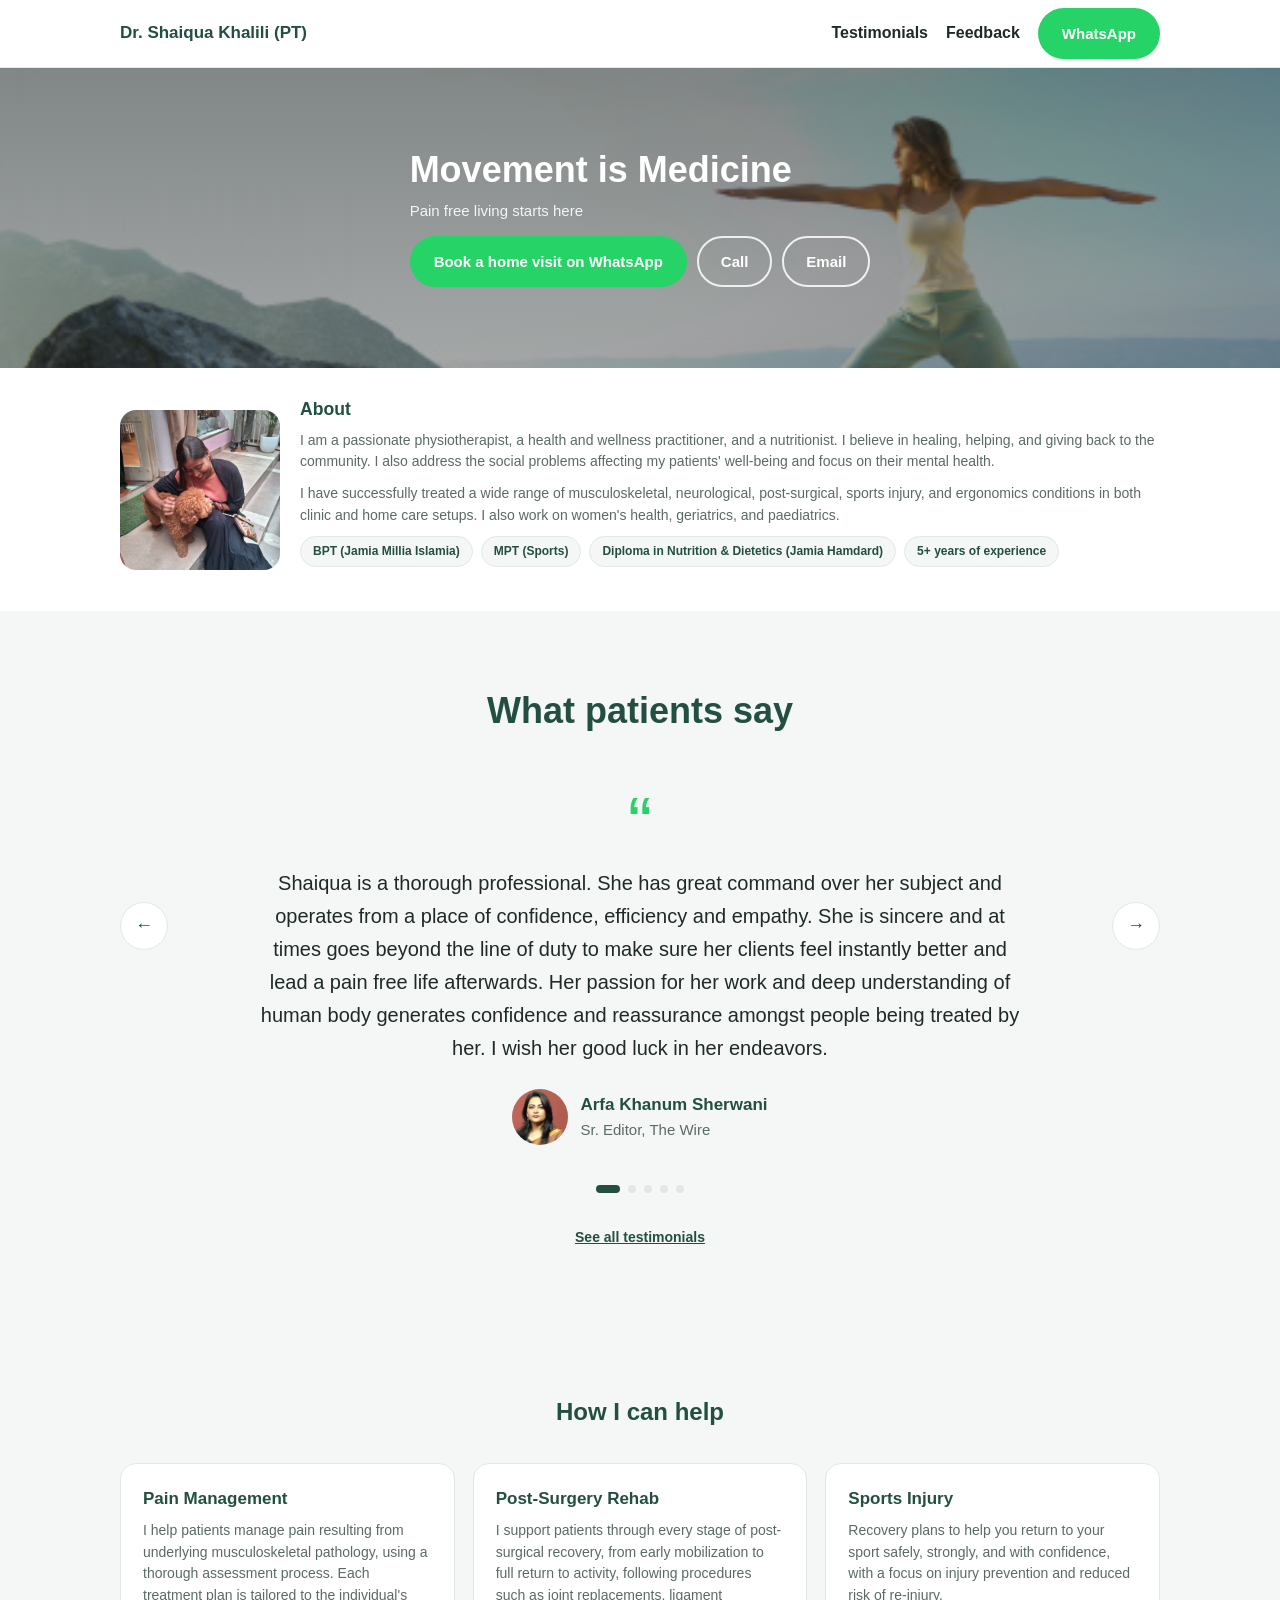
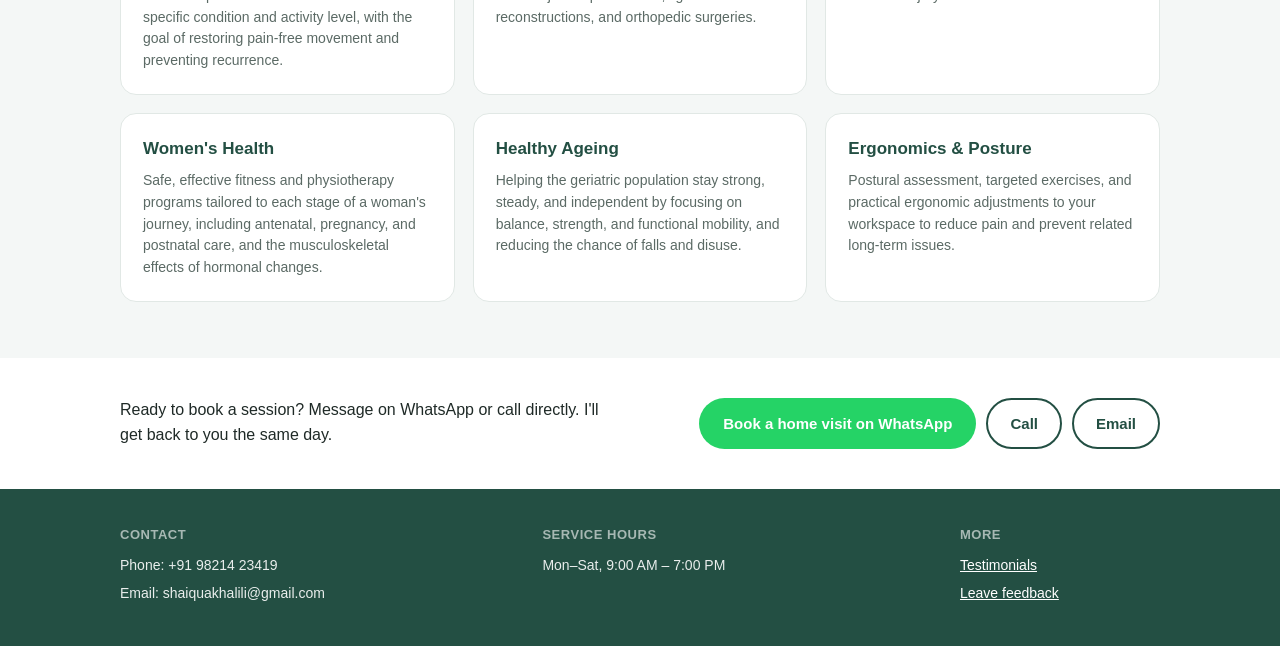
==== index.html @ 1cbf67c7 "Initial commit: physiotherapist website Static site (Home, Feedback, Testimonials) with a Google App" ====
<!doctype html>
<html lang="en">
<head>
  <meta charset="UTF-8" />
  <meta name="viewport" content="width=device-width, initial-scale=1" />
  <title>Home Physiotherapy in Your City | Dr. Shaiqua Khalili (PT)</title>
  <meta
    name="description"
    content="Physiotherapist providing personalized home-visit care in Your City. Book a session on WhatsApp or call directly."
  />

  <!-- Open Graph -->
  <meta property="og:type" content="website" />
  <meta property="og:title" content="Home Physiotherapy in Your City | Dr. Shaiqua Khalili (PT)" />
  <meta
    property="og:description"
    content="Physiotherapist providing personalized home-visit care in Your City. Book a session on WhatsApp or call directly."
  />
  <meta property="og:image" content="/assets/og-image.jpg" />

  <link rel="icon" href="assets/favicon.svg" type="image/svg+xml" />
  <link rel="stylesheet" href="css/styles.css" />

  <!-- TODO(real-content): fill in real business details before publishing. -->
  <script type="application/ld+json">
    {
      "@context": "https://schema.org",
      "@type": "LocalBusiness",
      "name": "Dr. Shaiqua Khalili (PT)",
      "image": "/assets/og-image.jpg",
      "telephone": "+919821423419",
      "areaServed": "Your City",
      "priceRange": "$$"
    }
  </script>
</head>
<body>
  <a class="skip-link" href="#main">Skip to content</a>

  <header class="topbar">
    <div class="container">
      <a class="topbar-brand" href="index.html" id="topbar-brand">Dr. Shaiqua Khalili (PT)</a>
      <nav class="topbar-links" aria-label="Primary">
        <a class="topbar-feedback-link" href="testimonials.html">Testimonials</a>
        <a class="topbar-feedback-link" href="feedback.html">Feedback</a>
        <a
          class="btn btn-whatsapp"
          id="topbar-whatsapp"
          href="#"
          target="_blank"
          rel="noopener"
        >
          WhatsApp
        </a>
      </nav>
    </div>
  </header>

  <main id="main">
    <section class="hero">
      <div class="hero-overlay"></div>
      <div class="container hero-inner">
        <div class="hero-text">
          <h1 id="hero-headline">Movement is Medicine</h1>
          <p class="hero-subhead" id="hero-subhead">
            Pain free living starts here
          </p>
          <div class="hero-ctas">
            <a
              class="btn btn-whatsapp"
              id="hero-whatsapp"
              href="#"
              target="_blank"
              rel="noopener"
            >
              Book a home visit on WhatsApp
            </a>
            <a class="btn btn-call" id="hero-call" href="#"> Call </a>
            <a class="btn btn-call" id="hero-email" href="#"> Email </a>
          </div>
        </div>
      </div>
    </section>

    <section class="about" aria-labelledby="about-heading">
      <div class="container about-grid">
        <img
          class="about-photo"
          src="assets/about-photo.jpg"
          alt="Dr. Shaiqua Khalili smiling with a dog"
          width="480"
          height="480"
        />
        <div>
          <h2 id="about-heading">About</h2>
          <div class="about-text" id="about-text"></div>
          <ul class="credentials-strip" id="credentials-strip"></ul>
        </div>
      </div>
    </section>

    <section class="testimonials-preview" aria-labelledby="testimonials-preview-heading">
      <div class="container">
        <h2 id="testimonials-preview-heading">What patients say</h2>

        <div
          class="testimonial-slider"
          id="testimonial-slider"
          tabindex="0"
          aria-roledescription="carousel"
          aria-label="Patient testimonials"
        >
          <div class="slider-quote-wrap">
            <button
              class="slider-arrow slider-arrow-prev slider-arrow-desktop"
              id="slider-prev-desktop"
              type="button"
              aria-label="Previous testimonial"
            >
              &larr;
            </button>

            <div class="slider-quote-inner">
              <div class="slider-quote-mark" aria-hidden="true">&#8220;</div>
              <blockquote class="slider-quote" id="slider-quote"></blockquote>
            </div>

            <button
              class="slider-arrow slider-arrow-next slider-arrow-desktop"
              id="slider-next-desktop"
              type="button"
              aria-label="Next testimonial"
            >
              &rarr;
            </button>
          </div>

          <div class="slider-byline">
            <img class="slider-avatar" id="slider-avatar" alt="" width="56" height="56" hidden />
            <div>
              <div class="slider-name" id="slider-name"></div>
              <div class="slider-role" id="slider-role"></div>
            </div>
          </div>

          <div class="slider-controls">
            <button
              class="slider-arrow slider-arrow-prev slider-arrow-mobile"
              id="slider-prev-mobile"
              type="button"
              aria-label="Previous testimonial"
            >
              &larr;
            </button>
            <div class="slider-dots" id="slider-dots"></div>
            <button
              class="slider-arrow slider-arrow-next slider-arrow-mobile"
              id="slider-next-mobile"
              type="button"
              aria-label="Next testimonial"
            >
              &rarr;
            </button>
          </div>
        </div>

        <p class="testimonials-preview-more">
          <a href="testimonials.html">See all testimonials</a>
        </p>
      </div>
    </section>

    <section class="services" aria-labelledby="services-heading">
      <div class="container">
        <h2 id="services-heading">How I can help</h2>
        <div class="services-grid" id="services-grid"></div>
      </div>
    </section>

    <section class="final-cta">
      <div class="container final-cta-bar">
        <p class="final-cta-text">
          Ready to book a session? Message on WhatsApp or call directly.
          I'll get back to you the same day.
        </p>
        <div class="hero-ctas final-cta-ctas">
          <a
            class="btn btn-whatsapp"
            id="final-whatsapp"
            href="#"
            target="_blank"
            rel="noopener"
          >
            Book a home visit on WhatsApp
          </a>
          <a class="btn btn-call" id="final-call" href="#"> Call </a>
          <a class="btn btn-call" id="final-email" href="#"> Email </a>
        </div>
      </div>
    </section>
  </main>

  <footer class="site-footer">
    <div class="container footer-grid">
      <div>
        <h3>Contact</h3>
        <p id="footer-phone"></p>
        <p id="footer-email"></p>
      </div>
      <div>
        <h3>Service hours</h3>
        <p id="footer-hours"></p>
      </div>
      <div>
        <h3>More</h3>
        <p><a href="testimonials.html">Testimonials</a></p>
        <p><a href="feedback.html">Leave feedback</a></p>
      </div>
    </div>
  </footer>

  <a
    class="btn btn-whatsapp sticky-whatsapp"
    id="sticky-whatsapp"
    href="#"
    target="_blank"
    rel="noopener"
    aria-label="Book a home visit on WhatsApp"
  >
    WhatsApp
  </a>

  <script src="js/config.js"></script>
  <script src="js/index.js"></script>
</body>
</html>
---- css/styles.css ----
/* ==========================================================================
   Physiotherapist website — shared stylesheet
   Plain, neutral placeholder styling. Swap colors/type/spacing here once
   the final visual design (mocks) is ready — no markup changes needed.
   ========================================================================== */

:root {
  --color-primary: #2f6f5e;
  --color-primary-dark: #234f43;
  --color-whatsapp: #25d366;
  --color-whatsapp-dark: #1ea952;
  --color-text: #1f2a27;
  --color-muted: #5b6a65;
  --color-bg: #ffffff;
  --color-bg-alt: #f4f7f6;
  --color-border: #e1e8e5;
  --color-error: #b3261e;
  --color-error-bg: #fbeceb;
  --color-success: #1e7a4a;
  --color-success-bg: #eaf7ef;

  --radius: 10px;
  --radius-lg: 16px;
  --max-width: 1080px;
  --tap-min: 44px;
  --topbar-h: 64px;

  --font-body: -apple-system, BlinkMacSystemFont, "Segoe UI", Roboto, Helvetica,
    Arial, sans-serif;
}

* {
  box-sizing: border-box;
}

html {
  scroll-behavior: smooth;
}

body {
  margin: 0;
  font-family: var(--font-body);
  color: var(--color-text);
  background: var(--color-bg);
  line-height: 1.55;
  font-size: 16px;
  -webkit-font-smoothing: antialiased;
}

img {
  max-width: 100%;
  display: block;
}

a {
  color: inherit;
}

.container {
  max-width: var(--max-width);
  margin: 0 auto;
  padding: 0 20px;
}

.visually-hidden {
  position: absolute;
  width: 1px;
  height: 1px;
  padding: 0;
  margin: -1px;
  overflow: hidden;
  clip: rect(0, 0, 0, 0);
  white-space: nowrap;
  border: 0;
}

.skip-link {
  position: absolute;
  left: 8px;
  top: -48px;
  background: var(--color-primary-dark);
  color: #fff;
  padding: 10px 16px;
  border-radius: var(--radius);
  z-index: 100;
  transition: top 0.15s ease;
}

.skip-link:focus {
  top: 8px;
}

/* -------------------- Buttons -------------------- */

.btn {
  display: inline-flex;
  align-items: center;
  justify-content: center;
  gap: 8px;
  min-height: var(--tap-min);
  padding: 12px 22px;
  border-radius: 999px;
  font-weight: 600;
  font-size: 15px;
  text-decoration: none;
  border: 2px solid transparent;
  cursor: pointer;
  transition: transform 0.08s ease, background 0.15s ease, box-shadow 0.15s ease;
}

.btn:active {
  transform: scale(0.98);
}

.btn-whatsapp {
  background: var(--color-whatsapp);
  color: #fff;
}

.btn-whatsapp:hover {
  background: var(--color-whatsapp-dark);
}

.btn-call {
  background: transparent;
  color: var(--color-primary-dark);
  border-color: var(--color-primary-dark);
}

.btn-call:hover {
  background: var(--color-bg-alt);
}

.btn-block {
  width: 100%;
}

.btn:disabled {
  opacity: 0.6;
  cursor: not-allowed;
  transform: none;
}

/* -------------------- Top bar -------------------- */

.topbar {
  position: sticky;
  top: 0;
  z-index: 50;
  background: rgba(255, 255, 255, 0.95);
  backdrop-filter: saturate(180%) blur(6px);
  border-bottom: 1px solid var(--color-border);
}

.topbar .container {
  display: flex;
  align-items: center;
  justify-content: space-between;
  gap: 12px;
  min-height: var(--topbar-h);
  padding-top: 8px;
  padding-bottom: 8px;
}

.topbar-brand {
  font-weight: 700;
  font-size: 17px;
  text-decoration: none;
  color: var(--color-primary-dark);
  white-space: nowrap;
  overflow: hidden;
  text-overflow: ellipsis;
  max-width: 45vw;
}

.topbar-links {
  display: flex;
  align-items: center;
  gap: 18px;
}

.topbar-feedback-link {
  font-weight: 600;
  text-decoration: none;
  color: var(--color-text);
  min-height: var(--tap-min);
  display: inline-flex;
  align-items: center;
}

.topbar-feedback-link:hover {
  color: var(--color-primary-dark);
}

/* -------------------- Sticky mobile WhatsApp button -------------------- */

.sticky-whatsapp {
  position: fixed;
  right: 16px;
  bottom: 16px;
  z-index: 60;
  box-shadow: 0 6px 20px rgba(0, 0, 0, 0.2);
}

@media (min-width: 720px) {
  .sticky-whatsapp {
    display: none;
  }
}

/* -------------------- Hero --------------------
   Full-bleed background image (edge-to-edge), but kept compact in height
   so the About section below is also visible with no scrolling on a
   typical screen. */

.hero {
  position: relative;
  display: flex;
  align-items: center;
  min-height: 300px;
  padding: 40px 0;
  background-image: url("../assets/hero-photo.jpg");
  background-size: cover;
  background-position: center;
  overflow: hidden;
}

@media (max-width: 719px) {
  .hero {
    min-height: 0;
    padding: 20px 0;
  }
}

.hero-overlay {
  position: absolute;
  inset: 0;
  background: linear-gradient(
    180deg,
    rgba(13, 26, 22, 0.5),
    rgba(13, 26, 22, 0.35)
  );
}

.hero-inner {
  position: relative;
  z-index: 1;
}

.hero-text {
  max-width: 640px;
}

.hero h1 {
  font-size: clamp(22px, 4vw, 36px);
  line-height: 1.15;
  margin: 0 0 8px;
  color: #fff;
}

.hero-subhead {
  font-size: 15px;
  color: rgba(255, 255, 255, 0.9);
  max-width: 560px;
  margin: 0 0 14px;
}

.hero-ctas {
  display: flex;
  flex-wrap: wrap;
  gap: 10px;
}

.hero-text .btn-call {
  color: #fff;
  border-color: rgba(255, 255, 255, 0.85);
}

.hero-text .btn-call:hover {
  background: rgba(255, 255, 255, 0.15);
}

/* -------------------- About --------------------
   Kept compact so Hero + About both fit in the first screen with no
   scrolling required on a typical device. */

.about {
  padding: 28px 0;
}

@media (max-width: 719px) {
  .about {
    padding: 16px 0;
  }
}

.about-grid {
  display: grid;
  gap: 20px;
  align-items: center;
}

@media (max-width: 719px) {
  .about-grid {
    gap: 10px;
  }
}

@media (min-width: 720px) {
  .about-grid {
    grid-template-columns: 160px 1fr;
  }
}

.about-photo {
  width: 160px;
  height: 160px;
  border-radius: var(--radius-lg);
  object-fit: cover;
  background: var(--color-bg-alt);
  margin: 0 auto;
}

@media (max-width: 719px) {
  .about-photo {
    width: 88px;
    height: 88px;
  }
}

.about h2 {
  margin: 0 0 6px;
  font-size: 1.1em;
  color: var(--color-primary-dark);
}

.about-text {
  color: var(--color-muted);
  font-size: 14px;
  display: flex;
  flex-direction: column;
  gap: 10px;
}

.about-text p {
  margin: 0;
}

.credentials-strip {
  display: flex;
  flex-wrap: wrap;
  gap: 8px;
  margin-top: 10px;
  padding: 0;
  list-style: none;
}

.credentials-strip li {
  background: var(--color-bg-alt);
  border: 1px solid var(--color-border);
  border-radius: 999px;
  padding: 5px 12px;
  font-size: 12px;
  font-weight: 600;
  color: var(--color-primary-dark);
}

/* -------------------- Services -------------------- */

.services {
  padding: 56px 0;
  background: var(--color-bg-alt);
}

.services h2 {
  text-align: center;
  color: var(--color-primary-dark);
  margin-top: 0;
}

.services-grid {
  display: grid;
  gap: 18px;
  margin-top: 32px;
  grid-template-columns: 1fr;
}

@media (min-width: 560px) {
  .services-grid {
    grid-template-columns: 1fr 1fr;
  }
}

@media (min-width: 860px) {
  .services-grid {
    grid-template-columns: 1fr 1fr 1fr;
  }
}

.service-card {
  background: #fff;
  border: 1px solid var(--color-border);
  border-radius: var(--radius-lg);
  padding: 22px;
}

.service-card h3 {
  margin: 0 0 8px;
  color: var(--color-primary-dark);
  font-size: 17px;
}

.service-card p {
  margin: 0;
  color: var(--color-muted);
  font-size: 14px;
}

/* -------------------- Testimonials page -------------------- */

.testimonials-main {
  padding: 40px 0 64px;
}

.testimonials-main h1 {
  color: var(--color-primary-dark);
  margin: 0 0 28px;
}

.testimonials-grid {
  display: grid;
  gap: 18px;
  grid-template-columns: 1fr;
}

@media (min-width: 560px) {
  .testimonials-grid {
    grid-template-columns: 1fr 1fr;
  }
}

@media (min-width: 860px) {
  .testimonials-grid {
    grid-template-columns: 1fr 1fr 1fr;
  }
}

.testimonial-card {
  background: #fff;
  border: 1px solid var(--color-border);
  border-radius: var(--radius-lg);
  padding: 22px;
  margin: 0;
  display: flex;
  flex-direction: column;
  gap: 16px;
}

.testimonial-card blockquote {
  margin: 0;
  color: var(--color-text);
  font-size: 14px;
  line-height: 1.6;
}

.testimonial-byline {
  display: flex;
  align-items: center;
  gap: 12px;
  flex-shrink: 0;
}

.testimonial-photo {
  width: 56px;
  height: 56px;
  border-radius: 50%;
  object-fit: cover;
  flex-shrink: 0;
  display: block;
}

.testimonial-name {
  font-weight: 600;
  font-size: 14px;
  line-height: 1.3;
  color: var(--color-primary-dark);
}

.testimonial-title {
  font-size: 12px;
  line-height: 1.3;
  color: var(--color-muted);
  margin-top: 2px;
}

/* -------------------- Home page testimonials slider --------------------
   One testimonial at a time, arrows + dots to navigate. No card/border —
   text sits directly on the section background. Colors/font reuse the
   site's existing tokens; the spec this was built from gave literal hex
   values as approximations of those same tokens. */

.testimonials-preview {
  padding: 72px 0 88px;
  background: var(--color-bg-alt);
}

.testimonials-preview h2 {
  text-align: center;
  color: var(--color-primary-dark);
  font-size: 36px;
  margin: 0 0 48px;
}

.testimonial-slider {
  outline: none;
}

.slider-quote-wrap {
  display: flex;
  align-items: center;
  justify-content: space-between;
  gap: 16px;
}

.slider-quote-inner {
  flex: 0 1 760px;
  margin: 0 auto;
  text-align: center;
}

.slider-quote-mark {
  font-size: 72px;
  line-height: 1;
  color: var(--color-whatsapp);
  margin-bottom: 8px;
}

.slider-quote {
  margin: 0;
  font-size: 20px;
  line-height: 1.65;
  color: var(--color-text);
}

.slider-arrow {
  flex-shrink: 0;
  width: 48px;
  height: 48px;
  border-radius: 50%;
  border: 1px solid var(--color-border);
  background: #fff;
  color: var(--color-primary-dark);
  font-size: 18px;
  display: flex;
  align-items: center;
  justify-content: center;
  cursor: pointer;
}

.slider-arrow:hover {
  background: var(--color-bg-alt);
}

.slider-arrow-mobile {
  display: none;
}

.slider-byline {
  display: flex;
  align-items: center;
  justify-content: center;
  gap: 12px;
  margin-top: 24px;
  text-align: left;
}

.slider-avatar {
  width: 56px;
  height: 56px;
  border-radius: 50%;
  object-fit: cover;
  flex-shrink: 0;
}

.slider-name {
  font-weight: 700;
  font-size: 17px;
  color: var(--color-primary-dark);
}

.slider-role {
  font-weight: 400;
  font-size: 15px;
  color: var(--color-muted);
}

.slider-controls {
  display: flex;
  align-items: center;
  justify-content: center;
  gap: 8px;
  margin-top: 40px;
}

.slider-dots {
  display: flex;
  align-items: center;
  gap: 8px;
}

.slider-dot {
  width: 8px;
  height: 8px;
  border-radius: 999px;
  border: none;
  padding: 0;
  background: var(--color-border);
  cursor: pointer;
  transition: width 0.15s ease, background 0.15s ease;
}

.slider-dot.is-active {
  width: 24px;
  background: var(--color-primary-dark);
}

.testimonials-preview-more {
  text-align: center;
  margin: 32px 0 0;
}

.testimonials-preview-more a {
  color: var(--color-primary-dark);
  font-weight: 600;
  font-size: 14px;
  text-decoration: underline;
}

@media (max-width: 639px) {
  .slider-quote {
    font-size: 17px;
  }

  .slider-arrow-desktop {
    display: none;
  }

  .slider-arrow-mobile {
    display: flex;
  }

  .slider-byline {
    justify-content: center;
  }
}

/* -------------------- Final CTA -------------------- */

.final-cta {
  padding: 40px 0;
}

.final-cta-bar {
  display: flex;
  flex-wrap: wrap;
  align-items: center;
  justify-content: space-between;
  gap: 20px;
}

.final-cta-text {
  margin: 0;
  color: var(--color-text);
  font-size: 16px;
  max-width: 480px;
}

.final-cta-ctas {
  flex-shrink: 0;
}

/* -------------------- Footer -------------------- */

.site-footer {
  background: var(--color-primary-dark);
  color: rgba(255, 255, 255, 0.9);
  padding: 36px 0;
  font-size: 14px;
}

.site-footer a {
  color: #fff;
  text-decoration: underline;
}

.footer-grid {
  display: flex;
  flex-wrap: wrap;
  gap: 24px;
  justify-content: space-between;
}

.footer-grid > div {
  min-width: 200px;
}

.footer-grid h3 {
  font-size: 13px;
  text-transform: uppercase;
  letter-spacing: 0.04em;
  color: rgba(255, 255, 255, 0.6);
  margin: 0 0 10px;
}

.footer-grid p {
  margin: 0 0 6px;
}

/* -------------------- Feedback page -------------------- */

.feedback-main {
  padding: 24px 0 48px;
}

.feedback-main h1 {
  color: var(--color-primary-dark);
  margin-top: 0;
  margin-bottom: 20px;
  font-size: 1.6em;
}

.feedback-main .form-status {
  max-width: 480px;
  margin-bottom: 20px;
}

.feedback-form {
  max-width: 480px;
  display: flex;
  flex-direction: column;
  gap: 16px;
}

.form-field label,
.form-field legend {
  display: block;
  font-weight: 600;
  margin-bottom: 6px;
  padding: 0;
}

.form-field .required-mark {
  color: var(--color-error);
}

.form-field .optional-mark {
  color: var(--color-muted);
  font-weight: 400;
}

.form-field input[type="text"],
.form-field input[type="email"],
.form-field input[type="tel"],
.form-field textarea {
  width: 100%;
  min-height: var(--tap-min);
  padding: 10px 12px;
  border-radius: var(--radius);
  border: 1.5px solid var(--color-border);
  font: inherit;
  color: var(--color-text);
  background: #fff;
}

.form-field textarea {
  min-height: 80px;
  resize: vertical;
}

.form-field input:focus,
.form-field textarea:focus {
  outline: 3px solid rgba(47, 111, 94, 0.35);
  border-color: var(--color-primary);
}

.form-field.has-error input,
.form-field.has-error textarea {
  border-color: var(--color-error);
}

.field-error {
  color: var(--color-error);
  font-size: 13px;
  margin-top: 6px;
  display: none;
}

.form-field.has-error .field-error {
  display: block;
}

fieldset {
  border: none;
  margin: 0;
  padding: 0;
}

.honeypot-field {
  position: absolute;
  left: -9999px;
  width: 1px;
  height: 1px;
  overflow: hidden;
}

.form-note {
  font-size: 13px;
  color: var(--color-muted);
  margin: 0;
}

.form-status {
  border-radius: var(--radius);
  padding: 14px 16px;
  font-size: 14px;
  display: none;
}

.form-status[data-visible="true"] {
  display: block;
}

.form-status.status-error {
  background: var(--color-error-bg);
  color: var(--color-error);
}

.form-status.status-success {
  background: var(--color-success-bg);
  color: var(--color-success);
}

.form-success-actions {
  margin-top: 14px;
}

/* -------------------- Utilities -------------------- */

[hidden] {
  display: none !important;
}
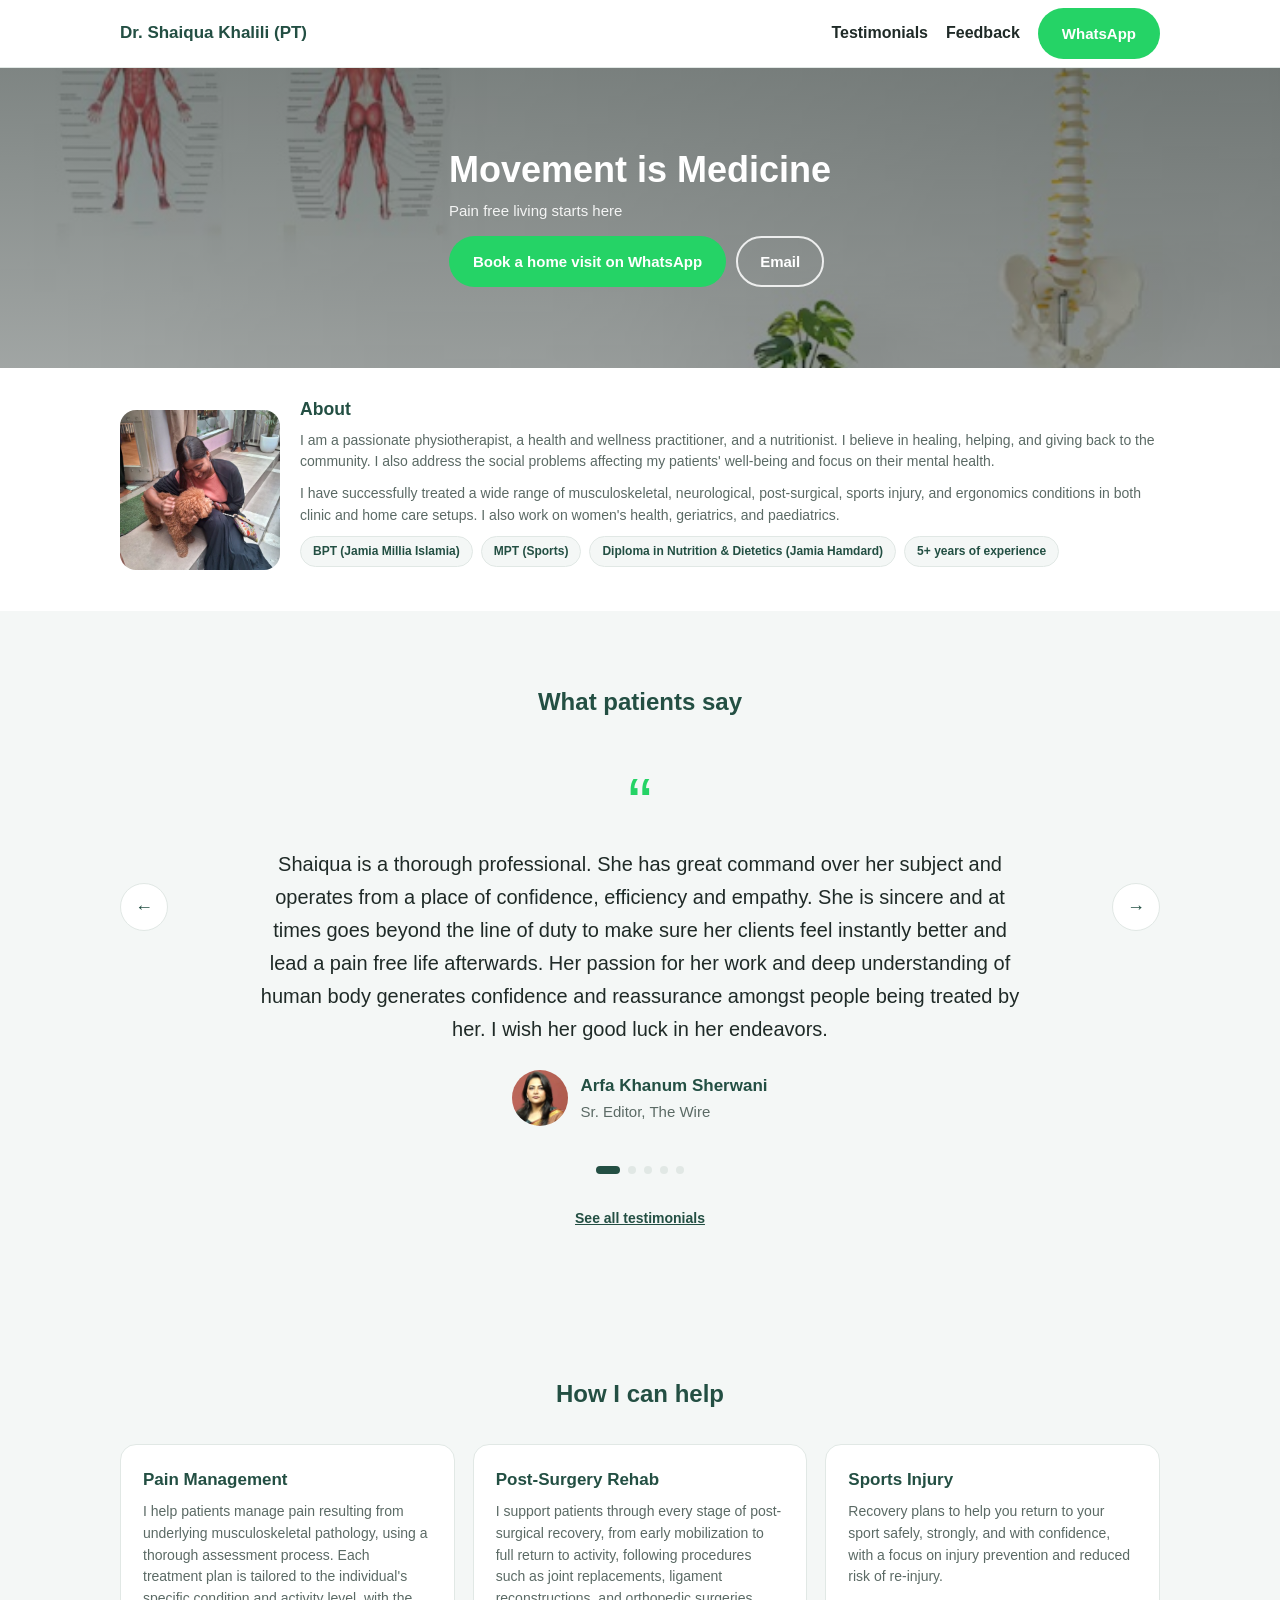
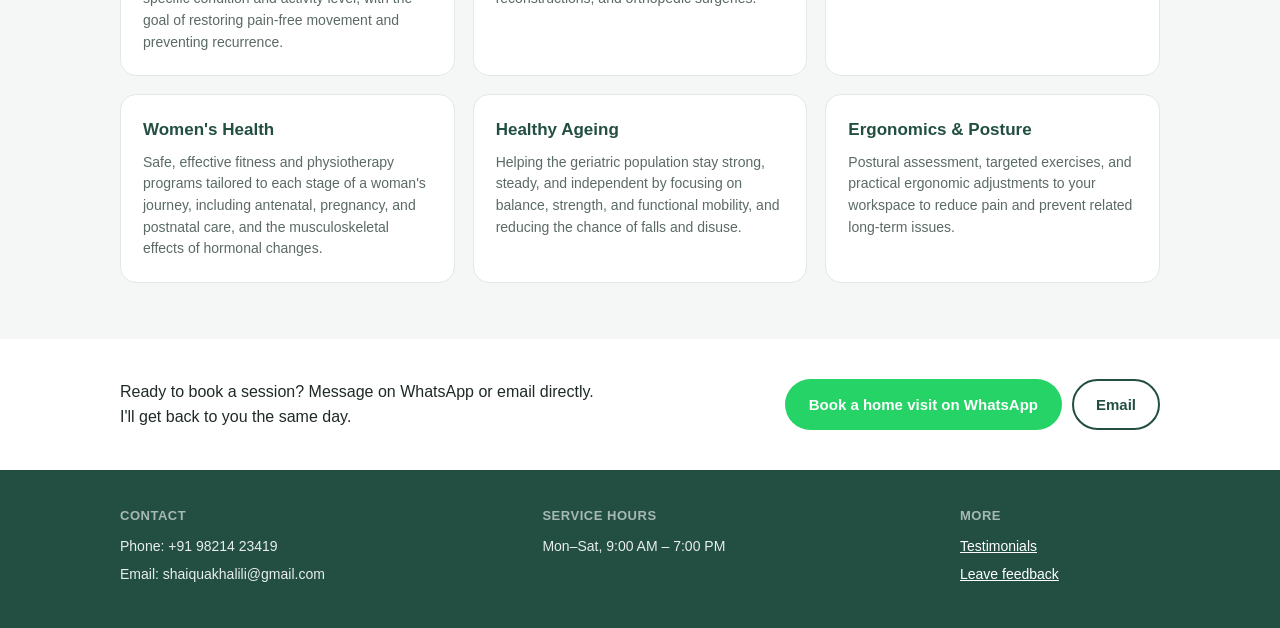
==== commit dda7711a: "Update hero photo, drop Call CTA, unify heading sizes Replace hero background with new anatomy/spine" ====
--- a/index.html
+++ b/index.html
@@ -75,7 +75,6 @@
             >
               Book a home visit on WhatsApp
             </a>
-            <a class="btn btn-call" id="hero-call" href="#"> Call </a>
             <a class="btn btn-call" id="hero-email" href="#"> Email </a>
           </div>
         </div>
@@ -180,7 +179,7 @@
     <section class="final-cta">
       <div class="container final-cta-bar">
         <p class="final-cta-text">
-          Ready to book a session? Message on WhatsApp or call directly.
+          Ready to book a session? Message on WhatsApp or email directly.
           I'll get back to you the same day.
         </p>
         <div class="hero-ctas final-cta-ctas">
@@ -193,7 +192,6 @@
           >
             Book a home visit on WhatsApp
           </a>
-          <a class="btn btn-call" id="final-call" href="#"> Call </a>
           <a class="btn btn-call" id="final-email" href="#"> Email </a>
         </div>
       </div>
--- a/css/styles.css
+++ b/css/styles.css
@@ -375,6 +375,7 @@
 .services h2 {
   text-align: center;
   color: var(--color-primary-dark);
+  font-size: 24px;
   margin-top: 0;
 }
 
@@ -424,6 +425,7 @@
 
 .testimonials-main h1 {
   color: var(--color-primary-dark);
+  font-size: 32px;
   margin: 0 0 28px;
 }
 
@@ -507,7 +509,7 @@
 .testimonials-preview h2 {
   text-align: center;
   color: var(--color-primary-dark);
-  font-size: 36px;
+  font-size: 24px;
   margin: 0 0 48px;
 }
 
@@ -726,7 +728,7 @@
   color: var(--color-primary-dark);
   margin-top: 0;
   margin-bottom: 20px;
-  font-size: 1.6em;
+  font-size: 32px;
 }
 
 .feedback-main .form-status {
